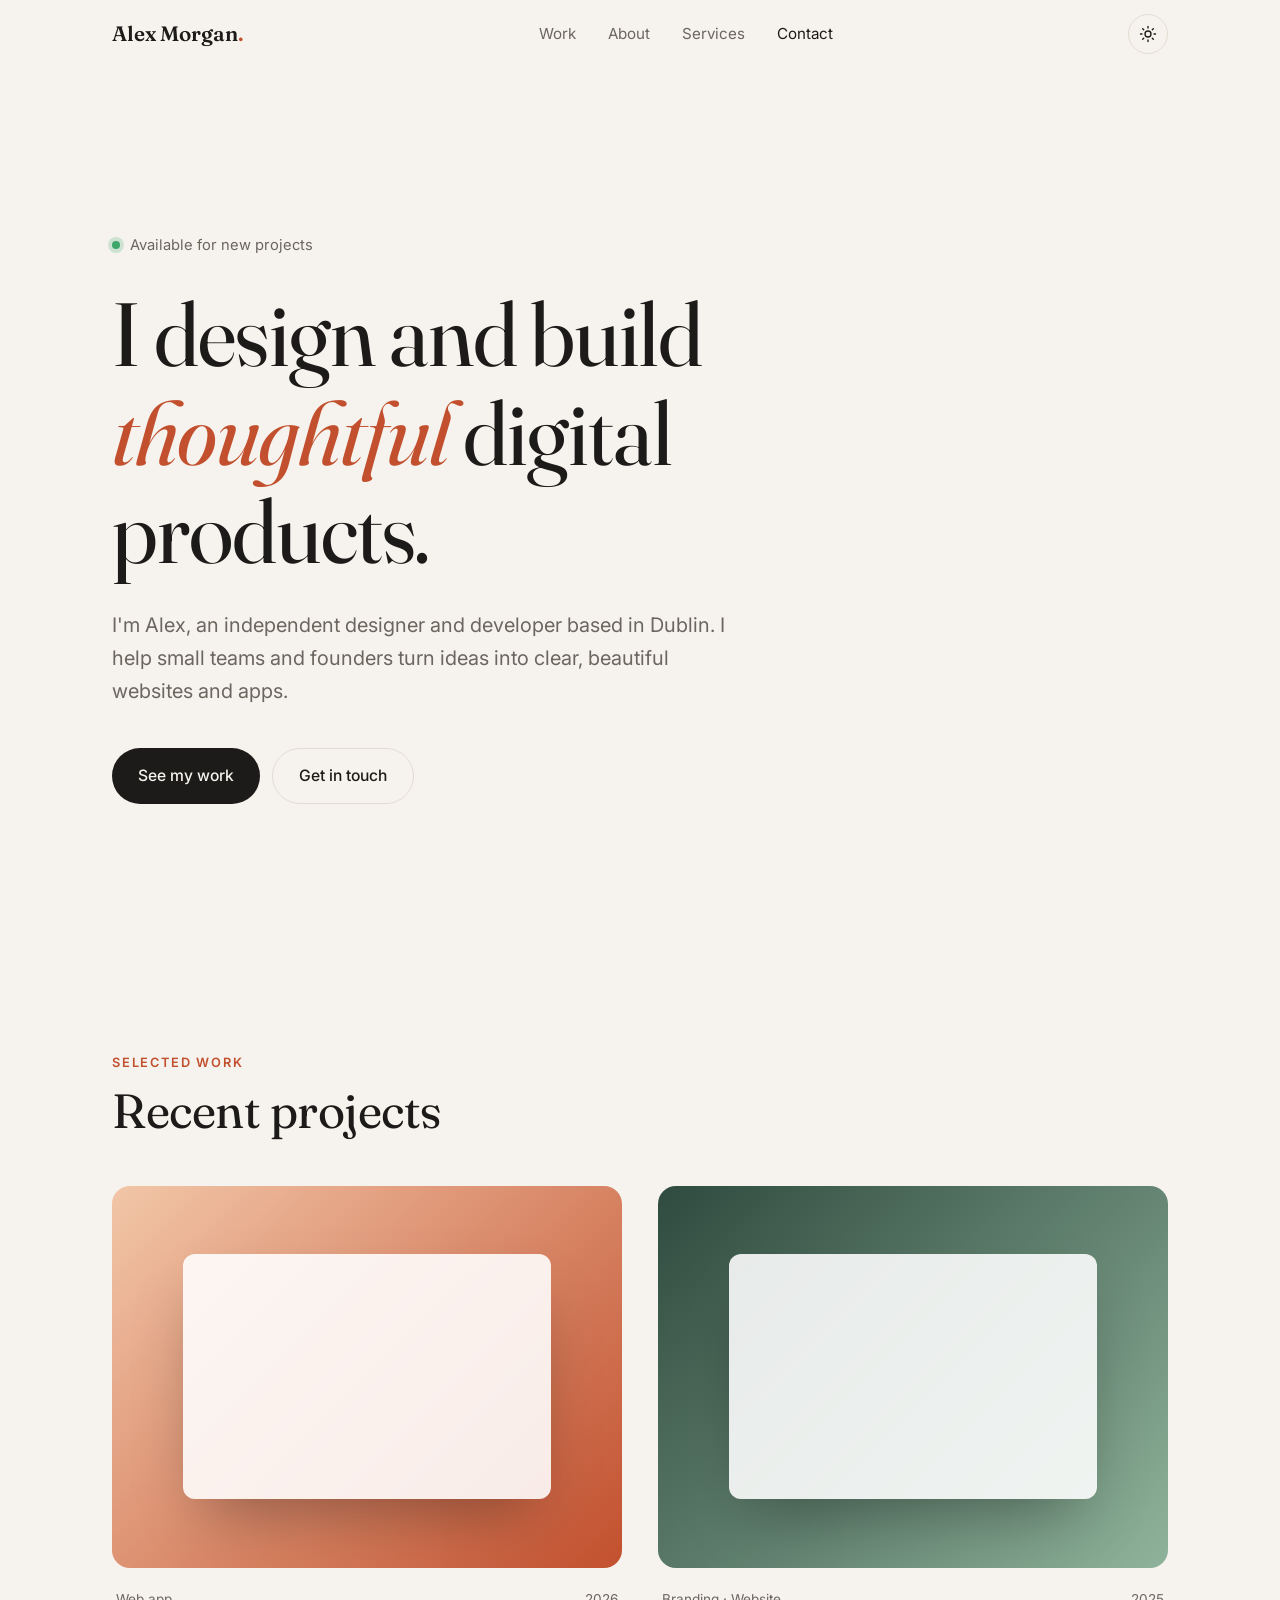
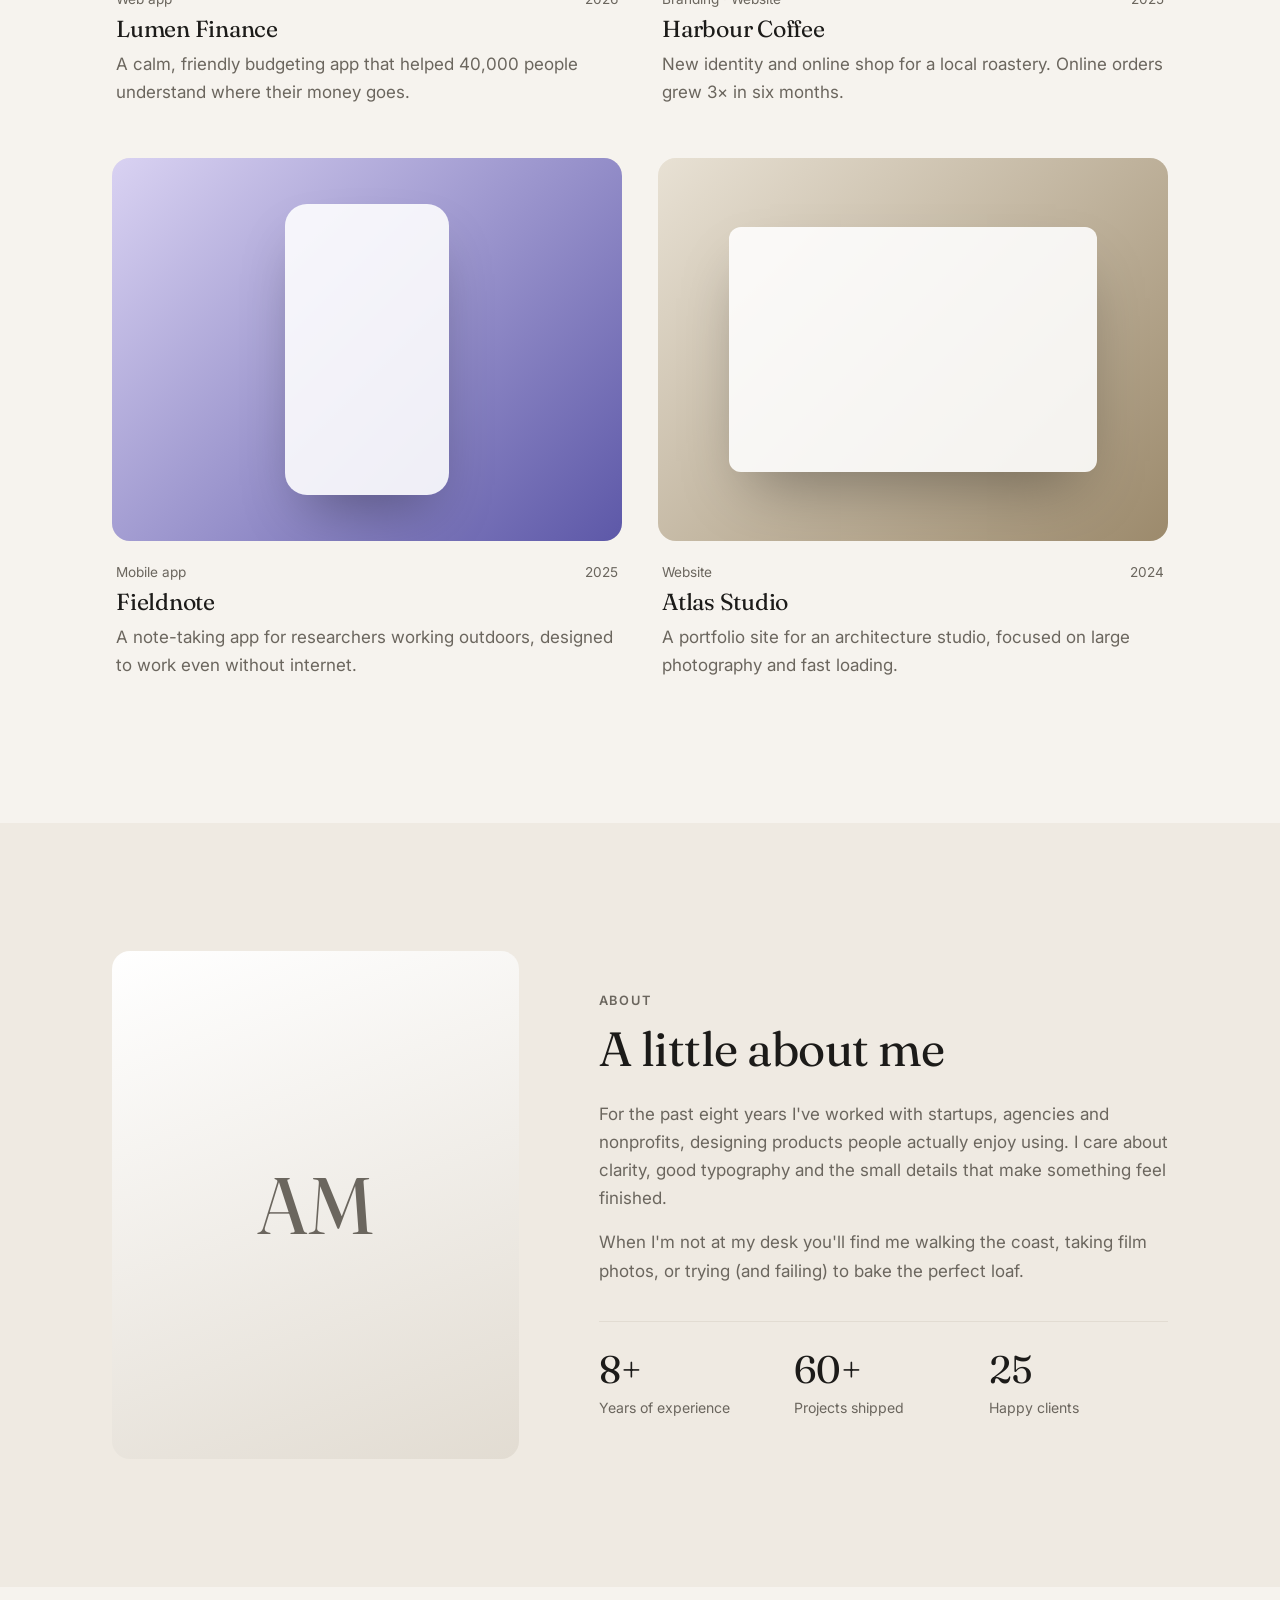
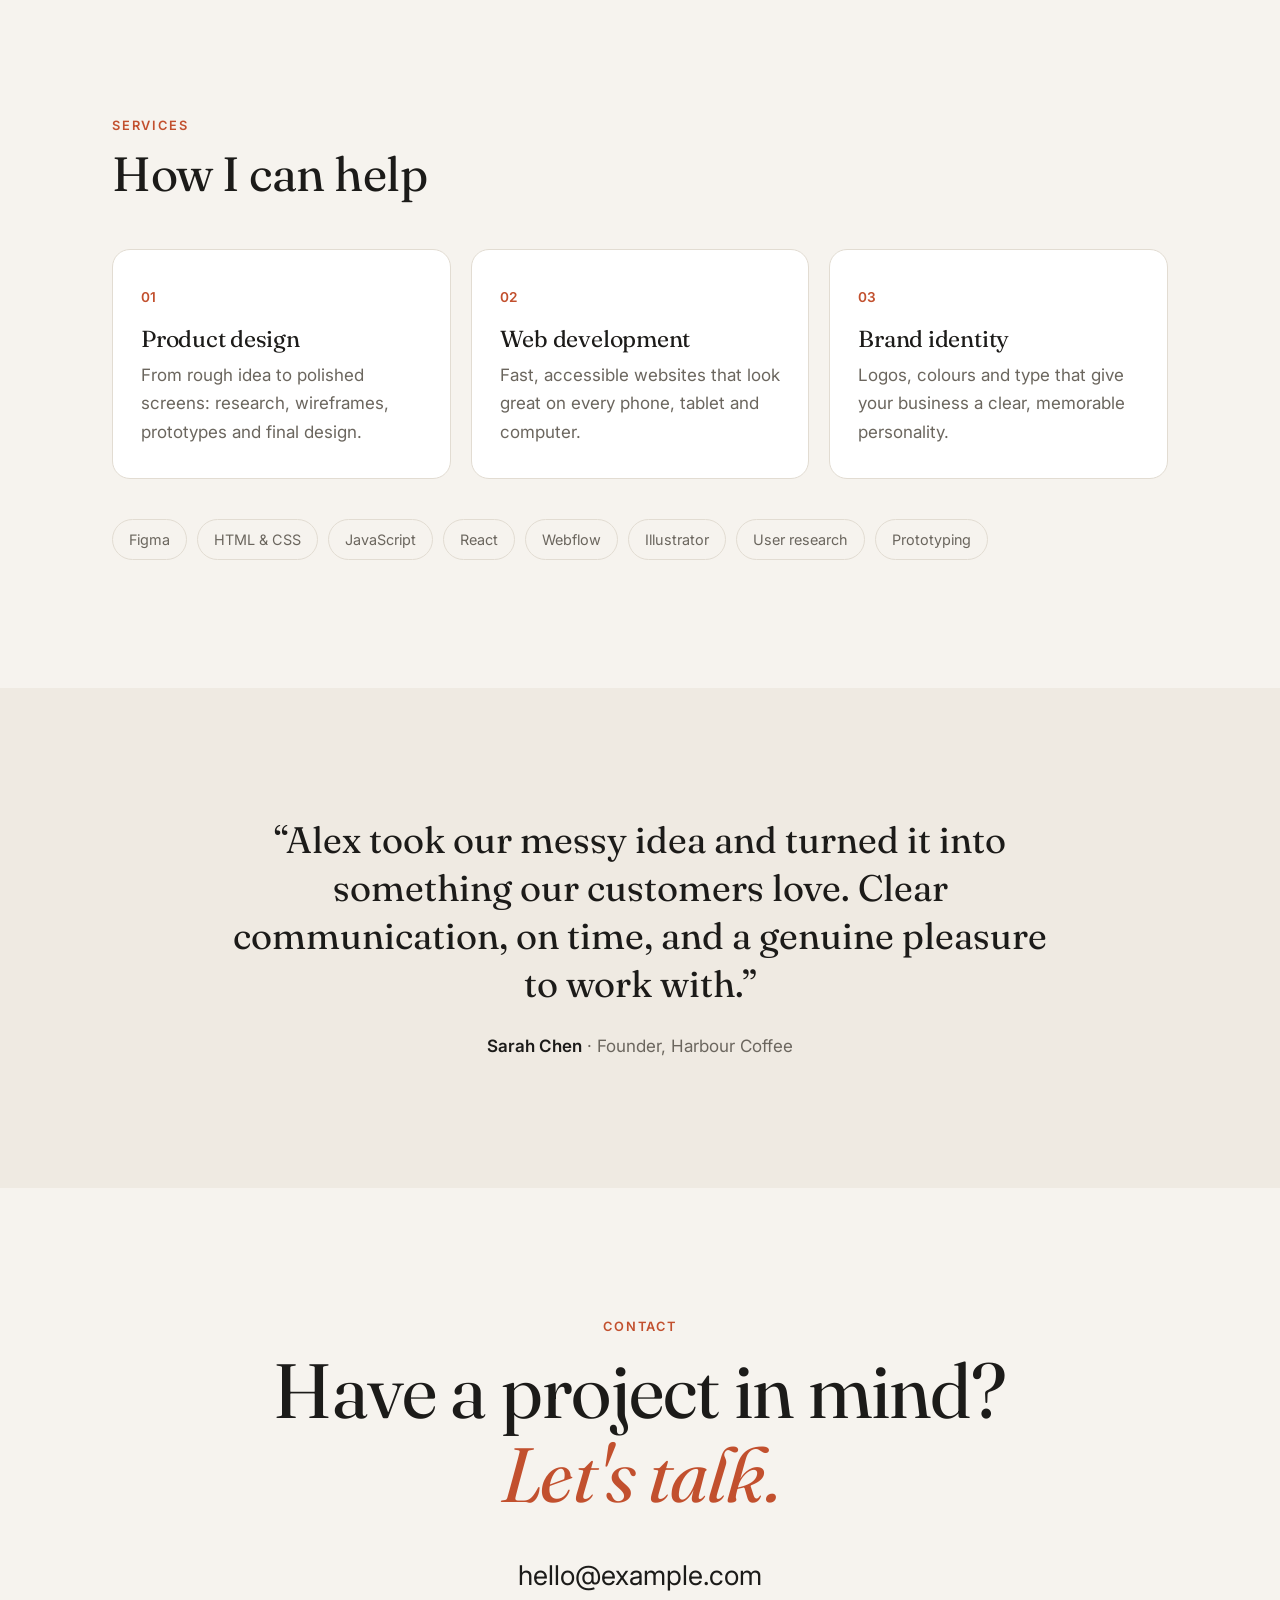
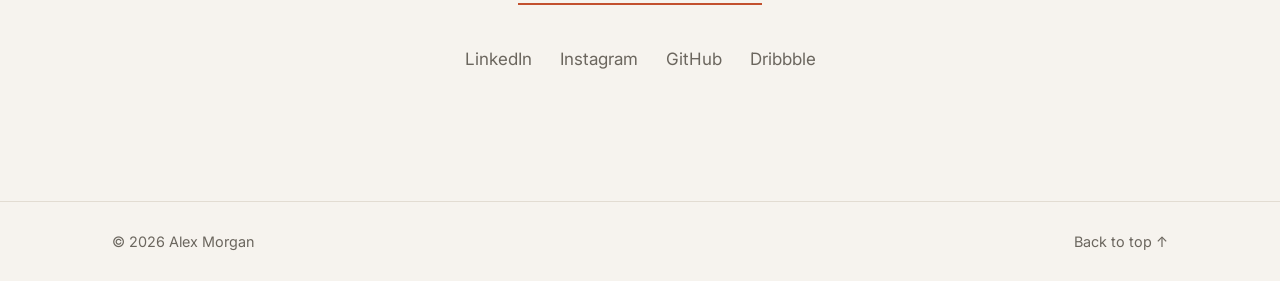
==== website/index.html @ dffafb03 "Add portfolio website (static, ready for Cloudflare Pages) Co-Authored-By: Claude Opus 5.5 <noreply@" ====
<!doctype html>
<html lang="en">
<head>
  <meta charset="utf-8">
  <meta name="viewport" content="width=device-width, initial-scale=1">

  <!-- ✏️ EDIT: the title shown in the browser tab and on Google -->
  <title>Alex Morgan — Designer & Developer</title>
  <!-- ✏️ EDIT: one-sentence description shown on Google and when the link is shared -->
  <meta name="description" content="Portfolio of Alex Morgan, an independent designer and developer crafting thoughtful digital products.">

  <meta property="og:title" content="Alex Morgan — Designer & Developer">
  <meta property="og:description" content="Independent designer and developer crafting thoughtful digital products.">
  <meta property="og:type" content="website">
  <meta name="theme-color" content="#f6f3ee">

  <link rel="icon" href="favicon.svg" type="image/svg+xml">
  <link rel="preconnect" href="https://fonts.googleapis.com">
  <link rel="preconnect" href="https://fonts.gstatic.com" crossorigin>
  <link href="https://fonts.googleapis.com/css2?family=Fraunces:opsz,wght@9..144,400;9..144,600&family=Inter:wght@400;500;600&display=swap" rel="stylesheet">
  <link rel="stylesheet" href="styles.css">

  <!-- Applies your saved light/dark choice before the page draws, so it doesn't flash -->
  <script>
    try { var t = localStorage.getItem('theme'); if (t) document.documentElement.dataset.theme = t; } catch (e) {}
  </script>
</head>
<body>
  <a class="skip-link" href="#main">Skip to content</a>

  <!-- ================= TOP MENU ================= -->
  <header class="site-header">
    <div class="container header-inner">
      <!-- ✏️ EDIT: your name or initials -->
      <a class="logo" href="#top" aria-label="Back to top">Alex Morgan<span class="logo-dot">.</span></a>

      <nav class="nav" id="nav" aria-label="Main">
        <a href="#work">Work</a>
        <a href="#about">About</a>
        <a href="#services">Services</a>
        <a href="#contact">Contact</a>
      </nav>

      <div class="header-actions">
        <button class="icon-btn" id="theme-toggle" type="button" aria-label="Switch light or dark mode">
          <svg class="icon-sun" viewBox="0 0 24 24" aria-hidden="true"><circle cx="12" cy="12" r="4"/><path d="M12 2v2M12 20v2M4.9 4.9l1.4 1.4M17.7 17.7l1.4 1.4M2 12h2M20 12h2M4.9 19.1l1.4-1.4M17.7 6.3l1.4-1.4"/></svg>
          <svg class="icon-moon" viewBox="0 0 24 24" aria-hidden="true"><path d="M21 12.8A9 9 0 1 1 11.2 3a7 7 0 0 0 9.8 9.8z"/></svg>
        </button>
        <button class="icon-btn menu-btn" id="menu-toggle" type="button" aria-label="Open menu" aria-expanded="false" aria-controls="nav">
          <span></span><span></span>
        </button>
      </div>
    </div>
  </header>

  <main id="main">

    <!-- ================= INTRO (first thing people see) ================= -->
    <section class="hero" id="top">
      <div class="container">
        <!-- ✏️ EDIT: small line above your headline -->
        <p class="eyebrow reveal"><span class="status-dot"></span> Available for new projects</p>
        <!-- ✏️ EDIT: your main headline. The words inside <em> appear in the accent style. -->
        <h1 class="hero-title reveal">I design and build <em>thoughtful</em> digital products.</h1>
        <!-- ✏️ EDIT: one or two sentences about you -->
        <p class="hero-lead reveal">I'm Alex, an independent designer and developer based in Dublin. I help small teams and founders turn ideas into clear, beautiful websites and apps.</p>
        <div class="hero-cta reveal">
          <a class="btn btn-primary" href="#work">See my work</a>
          <a class="btn btn-ghost" href="#contact">Get in touch</a>
        </div>
      </div>
    </section>

    <!-- ================= PROJECTS ================= -->
    <section class="section" id="work">
      <div class="container">
        <div class="section-head reveal">
          <p class="section-label">Selected work</p>
          <h2>Recent projects</h2>
        </div>

        <!--
          ✏️ EDIT: each <article class="project"> … </article> block is ONE project.
          Copy a whole block to add a project, delete a block to remove one.
          To use a real picture: put it in the "images" folder, then replace the
          <div class="project-art …"></div> line with:
            <img class="project-img" src="images/your-picture.jpg" alt="Short description of the picture">
        -->
        <div class="projects">

          <article class="project reveal">
            <a class="project-link" href="#" aria-label="Lumen Finance case study">
              <div class="project-media"><div class="project-art art-1"></div></div>
              <div class="project-body">
                <div class="project-meta"><span>Web app</span><span>2026</span></div>
                <h3>Lumen Finance</h3>
                <p>A calm, friendly budgeting app that helped 40,000 people understand where their money goes.</p>
              </div>
            </a>
          </article>

          <article class="project reveal">
            <a class="project-link" href="#" aria-label="Harbour Coffee case study">
              <div class="project-media"><div class="project-art art-2"></div></div>
              <div class="project-body">
                <div class="project-meta"><span>Branding · Website</span><span>2025</span></div>
                <h3>Harbour Coffee</h3>
                <p>New identity and online shop for a local roastery. Online orders grew 3× in six months.</p>
              </div>
            </a>
          </article>

          <article class="project reveal">
            <a class="project-link" href="#" aria-label="Fieldnote case study">
              <div class="project-media"><div class="project-art art-3"></div></div>
              <div class="project-body">
                <div class="project-meta"><span>Mobile app</span><span>2025</span></div>
                <h3>Fieldnote</h3>
                <p>A note-taking app for researchers working outdoors, designed to work even without internet.</p>
              </div>
            </a>
          </article>

          <article class="project reveal">
            <a class="project-link" href="#" aria-label="Atlas Studio case study">
              <div class="project-media"><div class="project-art art-4"></div></div>
              <div class="project-body">
                <div class="project-meta"><span>Website</span><span>2024</span></div>
                <h3>Atlas Studio</h3>
                <p>A portfolio site for an architecture studio, focused on large photography and fast loading.</p>
              </div>
            </a>
          </article>

        </div>
      </div>
    </section>

    <!-- ================= ABOUT ME ================= -->
    <section class="section section-alt" id="about">
      <div class="container about">
        <div class="about-photo reveal">
          <!--
            ✏️ EDIT: to show your photo, put it in the "images" folder (for example "me.jpg")
            and replace the line below with:
              <img src="images/me.jpg" alt="Portrait of Alex Morgan">
          -->
          <div class="photo-placeholder" aria-hidden="true">AM</div>
        </div>
        <div class="about-text">
          <p class="section-label reveal">About</p>
          <h2 class="reveal">A little about me</h2>
          <!-- ✏️ EDIT: your story. Each <p> … </p> is one paragraph. -->
          <p class="reveal">For the past eight years I've worked with startups, agencies and nonprofits, designing products people actually enjoy using. I care about clarity, good typography and the small details that make something feel finished.</p>
          <p class="reveal">When I'm not at my desk you'll find me walking the coast, taking film photos, or trying (and failing) to bake the perfect loaf.</p>

          <!-- ✏️ EDIT: three quick facts about you -->
          <dl class="stats reveal">
            <div><dt>8+</dt><dd>Years of experience</dd></div>
            <div><dt>60+</dt><dd>Projects shipped</dd></div>
            <div><dt>25</dt><dd>Happy clients</dd></div>
          </dl>
        </div>
      </div>
    </section>

    <!-- ================= WHAT I DO ================= -->
    <section class="section" id="services">
      <div class="container">
        <div class="section-head reveal">
          <p class="section-label">Services</p>
          <h2>How I can help</h2>
        </div>
        <!-- ✏️ EDIT: each <div class="service"> block is one thing you offer -->
        <div class="services">
          <div class="service reveal">
            <span class="service-num">01</span>
            <h3>Product design</h3>
            <p>From rough idea to polished screens: research, wireframes, prototypes and final design.</p>
          </div>
          <div class="service reveal">
            <span class="service-num">02</span>
            <h3>Web development</h3>
            <p>Fast, accessible websites that look great on every phone, tablet and computer.</p>
          </div>
          <div class="service reveal">
            <span class="service-num">03</span>
            <h3>Brand identity</h3>
            <p>Logos, colours and type that give your business a clear, memorable personality.</p>
          </div>
        </div>

        <!-- ✏️ EDIT: tools or skills you use -->
        <ul class="skills reveal" aria-label="Tools and skills">
          <li>Figma</li><li>HTML & CSS</li><li>JavaScript</li><li>React</li>
          <li>Webflow</li><li>Illustrator</li><li>User research</li><li>Prototyping</li>
        </ul>
      </div>
    </section>

    <!-- ================= TESTIMONIAL ================= -->
    <section class="section section-alt">
      <div class="container">
        <!-- ✏️ EDIT: a nice quote from a client (or delete this whole section) -->
        <figure class="quote reveal">
          <blockquote>“Alex took our messy idea and turned it into something our customers love. Clear communication, on time, and a genuine pleasure to work with.”</blockquote>
          <figcaption><strong>Sarah Chen</strong> · Founder, Harbour Coffee</figcaption>
        </figure>
      </div>
    </section>

    <!-- ================= CONTACT ================= -->
    <section class="section contact" id="contact">
      <div class="container">
        <p class="section-label reveal">Contact</p>
        <h2 class="contact-title reveal">Have a project in mind?<br><em>Let's talk.</em></h2>
        <!-- ✏️ EDIT: put your real email address in BOTH places on the next line -->
        <a class="contact-email reveal" href="mailto:hello@example.com">hello@example.com</a>
        <!-- ✏️ EDIT: your social links. Replace each "#" with your profile address, or delete a line. -->
        <ul class="socials reveal">
          <li><a href="#" target="_blank" rel="noopener">LinkedIn</a></li>
          <li><a href="#" target="_blank" rel="noopener">Instagram</a></li>
          <li><a href="#" target="_blank" rel="noopener">GitHub</a></li>
          <li><a href="#" target="_blank" rel="noopener">Dribbble</a></li>
        </ul>
      </div>
    </section>
  </main>

  <footer class="site-footer">
    <div class="container footer-inner">
      <!-- ✏️ EDIT: your name -->
      <p>© <span id="year">2026</span> Alex Morgan</p>
      <a href="#top">Back to top ↑</a>
    </div>
  </footer>

  <script src="script.js"></script>
</body>
</html>
---- website/styles.css ----
/* =====================================================================
   STYLES — this file controls how the site LOOKS (colours, fonts, layout).
   You normally only need the "COLOURS" block right below.
   ===================================================================== */

/* ✏️ COLOURS — change these to restyle the whole site */
:root {
  --bg: #f6f3ee;          /* page background */
  --bg-alt: #efeae2;      /* background of every other section */
  --surface: #ffffff;     /* cards */
  --text: #1c1b19;        /* main text */
  --muted: #6b665e;       /* softer text */
  --line: #e2dcd2;        /* thin borders */
  --accent: #c2502e;      /* highlight colour (buttons, italic words) */
  --accent-contrast: #ffffff;

  --font-display: "Fraunces", Georgia, serif;
  --font-body: "Inter", system-ui, -apple-system, "Segoe UI", sans-serif;
  --radius: 18px;
  --max: 1120px;
  color-scheme: light;
}

/* Dark mode colours (used automatically if the visitor's device is in dark mode) */
@media (prefers-color-scheme: dark) {
  :root:not([data-theme="light"]) {
    --bg: #141311; --bg-alt: #1b1a17; --surface: #22201c;
    --text: #f1ede6; --muted: #a39d92; --line: #2f2c27;
    --accent: #ec7a55; --accent-contrast: #141311;
    color-scheme: dark;
  }
}
:root[data-theme="dark"] {
  --bg: #141311; --bg-alt: #1b1a17; --surface: #22201c;
  --text: #f1ede6; --muted: #a39d92; --line: #2f2c27;
  --accent: #ec7a55; --accent-contrast: #141311;
  color-scheme: dark;
}

/* ---------- Basics ---------- */
*, *::before, *::after { box-sizing: border-box; }
html { scroll-behavior: smooth; scroll-padding-top: 80px; -webkit-text-size-adjust: 100%; }
body {
  margin: 0;
  background: var(--bg);
  color: var(--text);
  font-family: var(--font-body);
  font-size: 17px;
  line-height: 1.65;
  -webkit-font-smoothing: antialiased;
  transition: background-color .3s, color .3s;
}
img { max-width: 100%; display: block; }
a { color: inherit; }
h1, h2, h3 { font-family: var(--font-display); font-weight: 400; line-height: 1.1; margin: 0; letter-spacing: -0.01em; }
h2 { font-size: clamp(2rem, 4.5vw, 3rem); }
h3 { font-size: 1.45rem; }
em { font-style: italic; color: var(--accent); }
p { margin: 0 0 1rem; }

.container { width: 100%; max-width: var(--max); margin: 0 auto; padding: 0 16px; }
@media (min-width: 640px) { .container { padding: 0 32px; } }

.skip-link { position: absolute; left: -999px; top: 8px; background: var(--text); color: var(--bg); padding: 8px 14px; border-radius: 8px; z-index: 100; }
.skip-link:focus { left: 8px; }
:focus-visible { outline: 2px solid var(--accent); outline-offset: 3px; border-radius: 4px; }

/* ---------- Header ---------- */
.site-header {
  position: sticky; top: 0; z-index: 50;
  background: color-mix(in srgb, var(--bg) 82%, transparent);
  backdrop-filter: saturate(160%) blur(12px);
  -webkit-backdrop-filter: saturate(160%) blur(12px);
  border-bottom: 1px solid transparent;
  transition: border-color .3s;
}
.site-header.scrolled { border-bottom-color: var(--line); }
.header-inner { display: flex; align-items: center; justify-content: space-between; height: 68px; gap: 16px; }
.logo { font-family: var(--font-display); font-size: 1.3rem; text-decoration: none; font-weight: 600; }
.logo-dot { color: var(--accent); }

.nav { display: flex; gap: 32px; }
.nav a { text-decoration: none; font-size: .95rem; color: var(--muted); transition: color .2s; }
.nav a:hover, .nav a.active { color: var(--text); }

.header-actions { display: flex; gap: 8px; }
.icon-btn {
  width: 40px; height: 40px; border-radius: 50%;
  border: 1px solid var(--line); background: transparent; color: var(--text);
  display: grid; place-items: center; cursor: pointer; transition: background .2s;
}
.icon-btn:hover { background: var(--bg-alt); }
.icon-btn svg { width: 18px; height: 18px; fill: none; stroke: currentColor; stroke-width: 1.8; stroke-linecap: round; }
.icon-moon { display: none; }
:root[data-theme="dark"] .icon-sun { display: none; }
:root[data-theme="dark"] .icon-moon { display: block; }
@media (prefers-color-scheme: dark) {
  :root:not([data-theme="light"]) .icon-sun { display: none; }
  :root:not([data-theme="light"]) .icon-moon { display: block; }
}
.menu-btn { display: none; flex-direction: column; gap: 5px; }
.menu-btn span { display: block; width: 16px; height: 1.6px; background: currentColor; transition: transform .3s; }
.menu-btn[aria-expanded="true"] span:first-child { transform: translateY(3.3px) rotate(45deg); }
.menu-btn[aria-expanded="true"] span:last-child { transform: translateY(-3.3px) rotate(-45deg); }

@media (max-width: 760px) {
  .menu-btn { display: flex; }
  .nav {
    position: fixed; inset: 68px 0 auto 0;
    flex-direction: column; gap: 0;
    background: var(--bg); border-bottom: 1px solid var(--line);
    padding: 8px 16px 20px;
    transform: translateY(-8px); opacity: 0; pointer-events: none;
    transition: opacity .25s, transform .25s;
  }
  .nav.open { transform: none; opacity: 1; pointer-events: auto; }
  .nav a { padding: 14px 0; font-size: 1.15rem; color: var(--text); border-bottom: 1px solid var(--line); }
  .nav a:last-child { border-bottom: 0; }
}

/* ---------- Buttons ---------- */
.btn {
  display: inline-flex; align-items: center; justify-content: center;
  padding: 14px 26px; border-radius: 999px; font-weight: 500; font-size: .98rem;
  text-decoration: none; transition: transform .2s, background .2s, border-color .2s;
}
.btn:hover { transform: translateY(-2px); }
.btn-primary { background: var(--text); color: var(--bg); }
.btn-ghost { border: 1px solid var(--line); }
.btn-ghost:hover { border-color: var(--text); }

/* ---------- Hero ---------- */
.hero { padding: clamp(72px, 14vw, 160px) 0 clamp(64px, 10vw, 120px); }
.eyebrow { display: inline-flex; align-items: center; gap: 10px; font-size: .92rem; color: var(--muted); margin-bottom: 28px; }
.status-dot { width: 8px; height: 8px; border-radius: 50%; background: #3fa66b; box-shadow: 0 0 0 4px color-mix(in srgb, #3fa66b 22%, transparent); }
.hero-title { font-size: clamp(2.6rem, 8vw, 5.6rem); max-width: 14ch; margin-bottom: 28px; }
.hero-lead { font-size: clamp(1.05rem, 2vw, 1.25rem); color: var(--muted); max-width: 40rem; margin-bottom: 40px; }
.hero-cta { display: flex; gap: 12px; flex-wrap: wrap; }

/* ---------- Sections ---------- */
.section { padding: clamp(72px, 11vw, 128px) 0; }
.section-alt { background: var(--bg-alt); }
.section-head { margin-bottom: 48px; }
.section-label { font-size: .8rem; letter-spacing: .14em; text-transform: uppercase; color: var(--accent); font-weight: 600; margin-bottom: 12px; }

/* ---------- Projects ---------- */
.projects { display: grid; gap: 28px; grid-template-columns: 1fr; }
@media (min-width: 760px) { .projects { grid-template-columns: 1fr 1fr; gap: 36px; } }
.project-link { display: block; text-decoration: none; }
.project-media { border-radius: var(--radius); overflow: hidden; aspect-ratio: 4 / 3; background: var(--bg-alt); }
.project-art, .project-img { width: 100%; height: 100%; object-fit: cover; transition: transform .6s cubic-bezier(.2,.7,.2,1); }
.project-link:hover .project-art, .project-link:hover .project-img { transform: scale(1.04); }
.project-body { padding: 20px 4px 0; }
.project-meta { display: flex; justify-content: space-between; font-size: .85rem; color: var(--muted); margin-bottom: 6px; }
.project-body h3 { margin-bottom: 8px; }
.project-body p { color: var(--muted); }

/* Decorative project covers (used until you add real pictures) */
.project-art { position: relative; }
.project-art::after {
  content: ""; position: absolute; inset: 18% 14%;
  border-radius: 12px; background: rgba(255,255,255,.88);
  box-shadow: 0 30px 60px -20px rgba(0,0,0,.35);
}
.art-1 { background: linear-gradient(135deg, #f2c6a8, #c2502e); }
.art-2 { background: linear-gradient(135deg, #2f4a3f, #8fb39a); }
.art-3 { background: linear-gradient(135deg, #d9d2f2, #5d58a8); }
.art-3::after { inset: 12% 34%; border-radius: 22px; }
.art-4 { background: linear-gradient(135deg, #e8e1d4, #9c8a6c); }

/* ---------- About ---------- */
.about { display: grid; gap: 48px; align-items: center; }
@media (min-width: 860px) { .about { grid-template-columns: 5fr 7fr; gap: 80px; } }
.about-photo img, .photo-placeholder { width: 100%; aspect-ratio: 4 / 5; border-radius: var(--radius); object-fit: cover; }
.photo-placeholder {
  display: grid; place-items: center;
  background: linear-gradient(160deg, var(--surface), var(--line));
  font-family: var(--font-display); font-size: 5rem; color: var(--muted);
}
.about-text h2 { margin-bottom: 24px; }
.about-text p { color: var(--muted); }
.stats { display: grid; grid-template-columns: repeat(3, 1fr); gap: 16px; margin: 36px 0 0; padding-top: 28px; border-top: 1px solid var(--line); }
.stats dt { font-family: var(--font-display); font-size: clamp(1.8rem, 4vw, 2.4rem); line-height: 1; }
.stats dd { margin: 8px 0 0; font-size: .88rem; color: var(--muted); }

/* ---------- Services ---------- */
.services { display: grid; gap: 20px; grid-template-columns: 1fr; }
@media (min-width: 860px) { .services { grid-template-columns: repeat(3, 1fr); } }
.service { background: var(--surface); border: 1px solid var(--line); border-radius: var(--radius); padding: 32px 28px; transition: transform .3s, border-color .3s; }
.service:hover { transform: translateY(-4px); border-color: var(--accent); }
.service-num { font-size: .85rem; color: var(--accent); font-weight: 600; }
.service h3 { margin: 16px 0 10px; }
.service p { color: var(--muted); margin: 0; }
.skills { list-style: none; padding: 0; margin: 40px 0 0; display: flex; flex-wrap: wrap; gap: 10px; }
.skills li { border: 1px solid var(--line); border-radius: 999px; padding: 8px 16px; font-size: .9rem; color: var(--muted); }

/* ---------- Quote ---------- */
.quote { margin: 0 auto; max-width: 52rem; text-align: center; }
.quote blockquote { margin: 0 0 24px; font-family: var(--font-display); font-size: clamp(1.5rem, 3.5vw, 2.3rem); line-height: 1.3; }
.quote figcaption { color: var(--muted); }
.quote strong { color: var(--text); font-weight: 600; }

/* ---------- Contact ---------- */
.contact { text-align: center; }
.contact-title { font-size: clamp(2.4rem, 7vw, 4.8rem); margin-bottom: 36px; }
.contact-email {
  display: inline-block; font-size: clamp(1.15rem, 3.5vw, 1.7rem); text-decoration: none;
  border-bottom: 2px solid var(--accent); padding-bottom: 4px; transition: color .2s;
  overflow-wrap: anywhere;
}
.contact-email:hover { color: var(--accent); }
.socials { list-style: none; padding: 0; margin: 40px 0 0; display: flex; justify-content: center; flex-wrap: wrap; gap: 12px 28px; }
.socials a { text-decoration: none; color: var(--muted); }
.socials a:hover { color: var(--text); }

/* ---------- Footer ---------- */
.site-footer { border-top: 1px solid var(--line); padding: 28px 0; font-size: .9rem; color: var(--muted); }
.footer-inner { display: flex; justify-content: space-between; align-items: center; gap: 16px; }
.footer-inner p { margin: 0; }
.footer-inner a { text-decoration: none; }
.footer-inner a:hover { color: var(--text); }

/* ---------- Fade-in on scroll ---------- */
.js .reveal { opacity: 0; transform: translateY(24px); transition: opacity .8s ease, transform .8s cubic-bezier(.2,.7,.2,1); }
.js .reveal.visible { opacity: 1; transform: none; }
@media (prefers-reduced-motion: reduce) {
  html { scroll-behavior: auto; }
  .js .reveal { opacity: 1; transform: none; transition: none; }
  *, *::before, *::after { transition-duration: 0s !important; }
}

/* ---------- 404 page ---------- */
.notfound { min-height: 100vh; display: grid; place-items: center; text-align: center; padding: 24px 16px; }
.notfound h1 { font-size: clamp(4rem, 18vw, 9rem); color: var(--accent); }
.notfound p { color: var(--muted); margin: 16px 0 32px; }
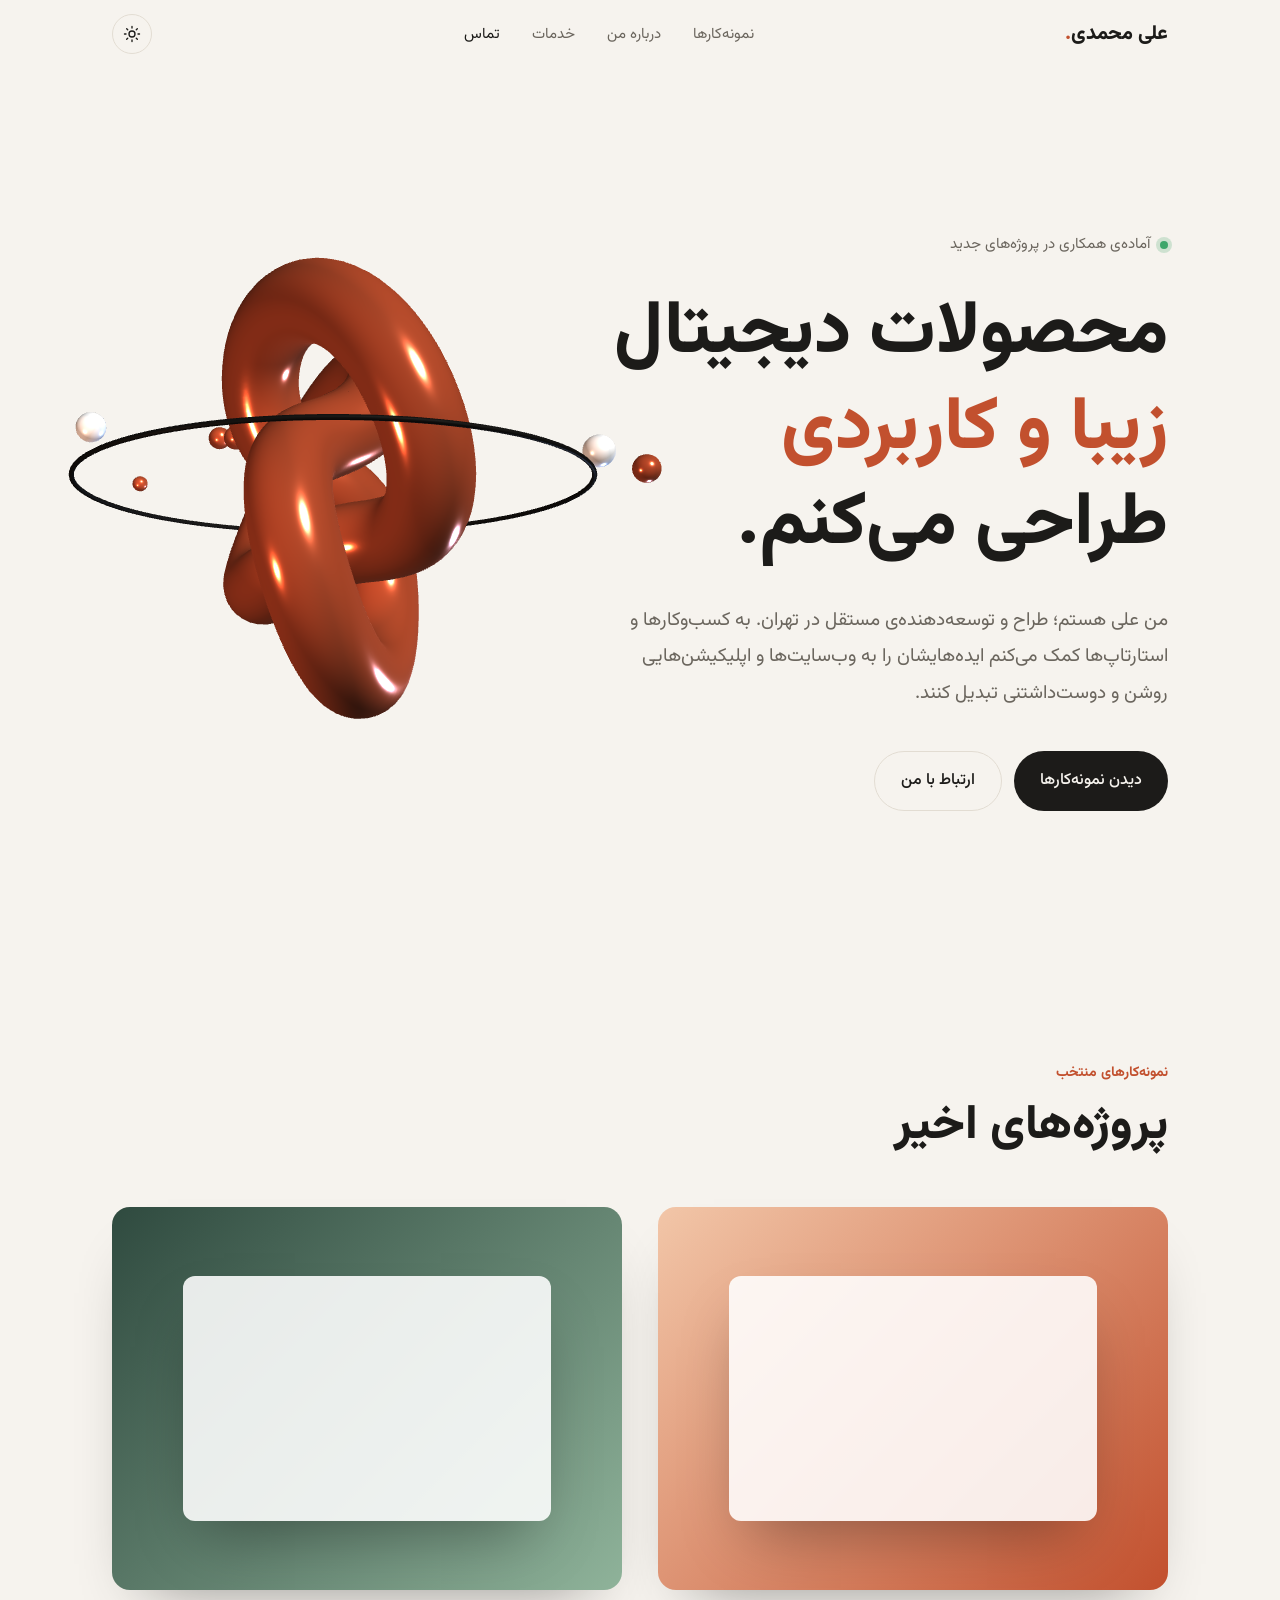
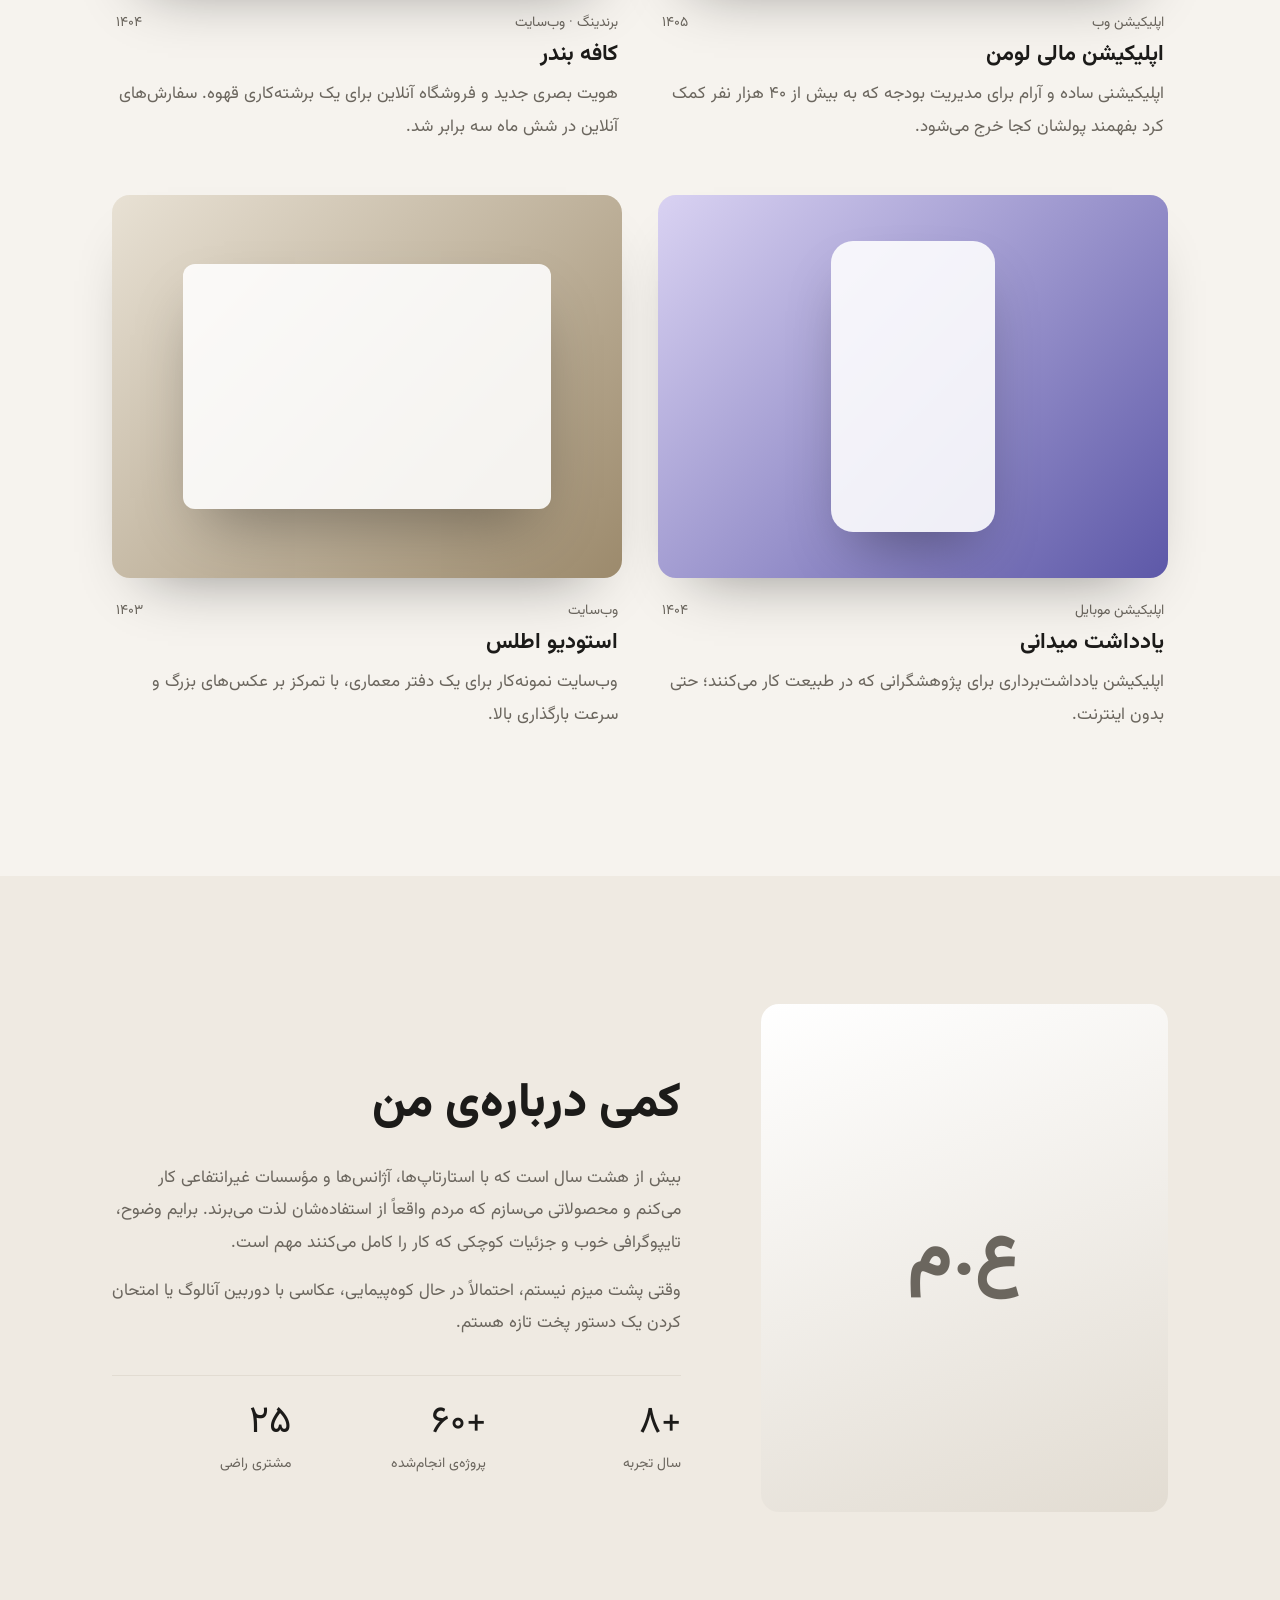
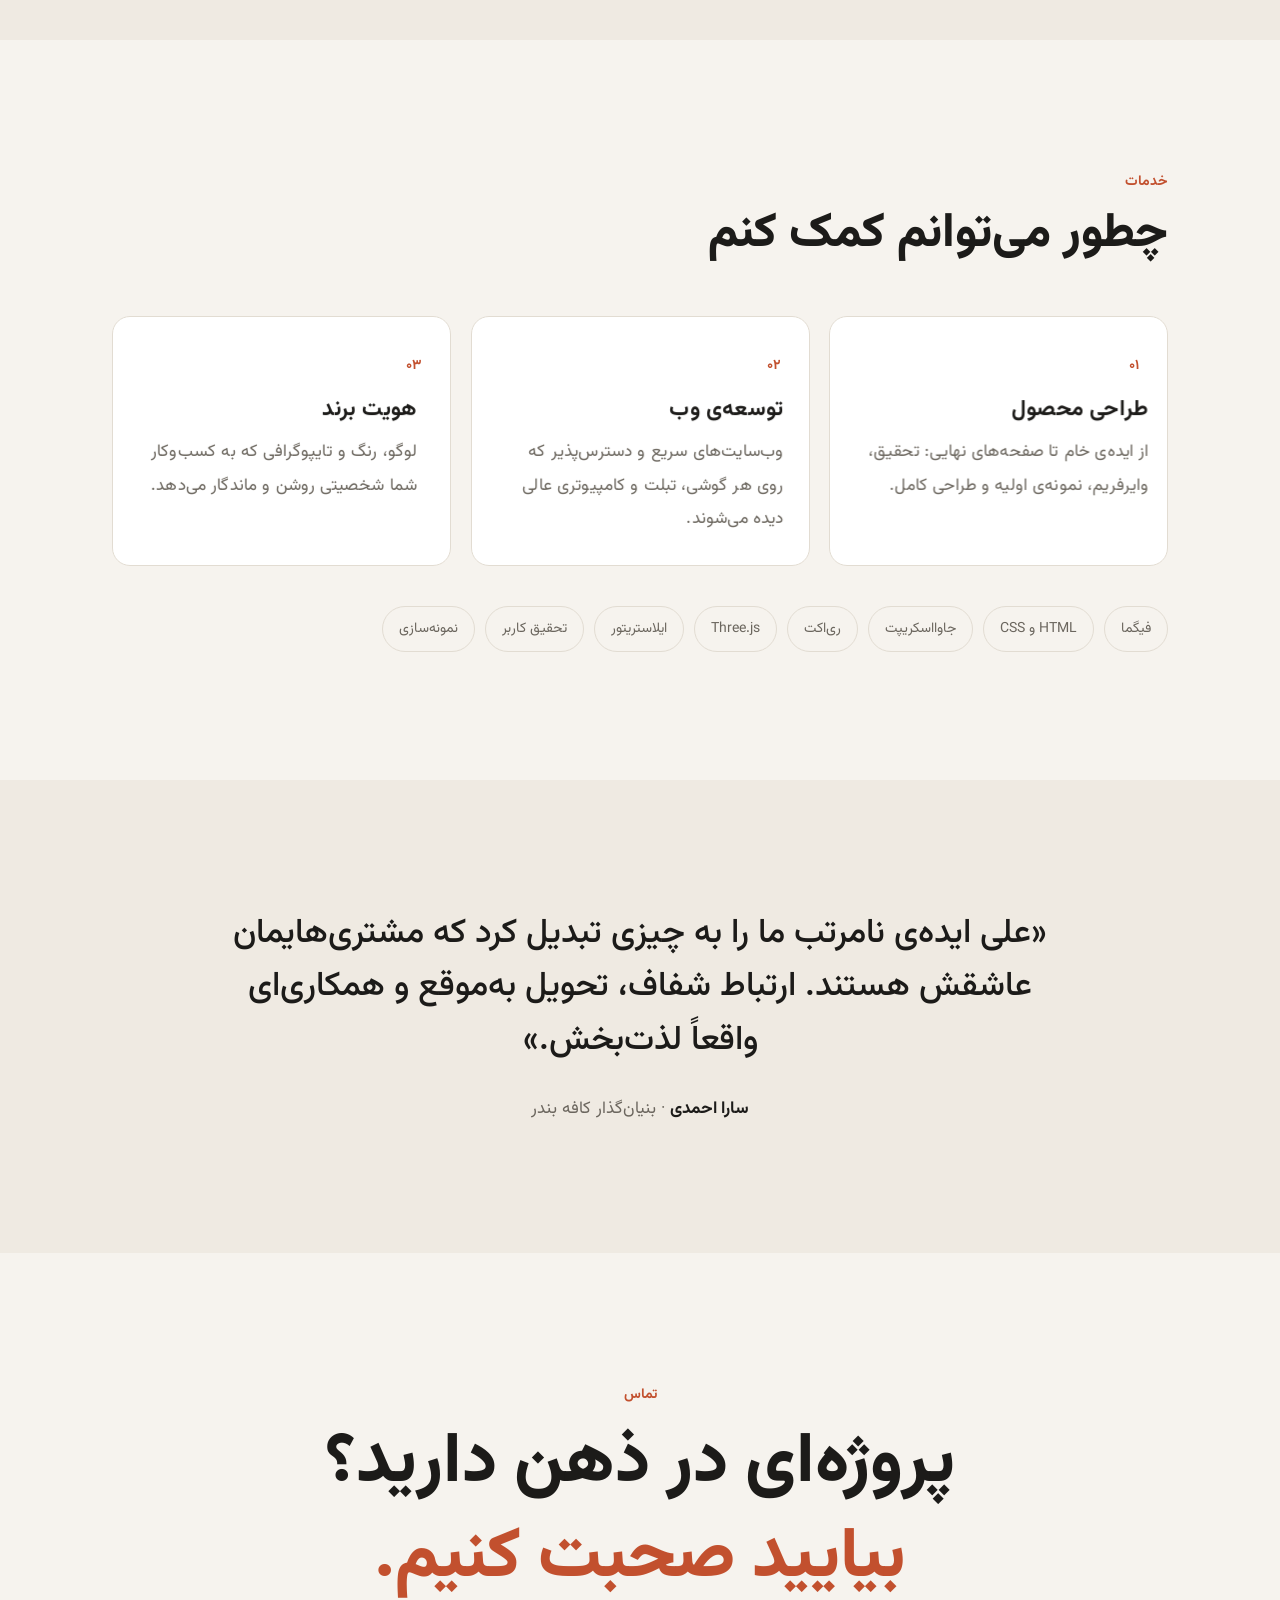
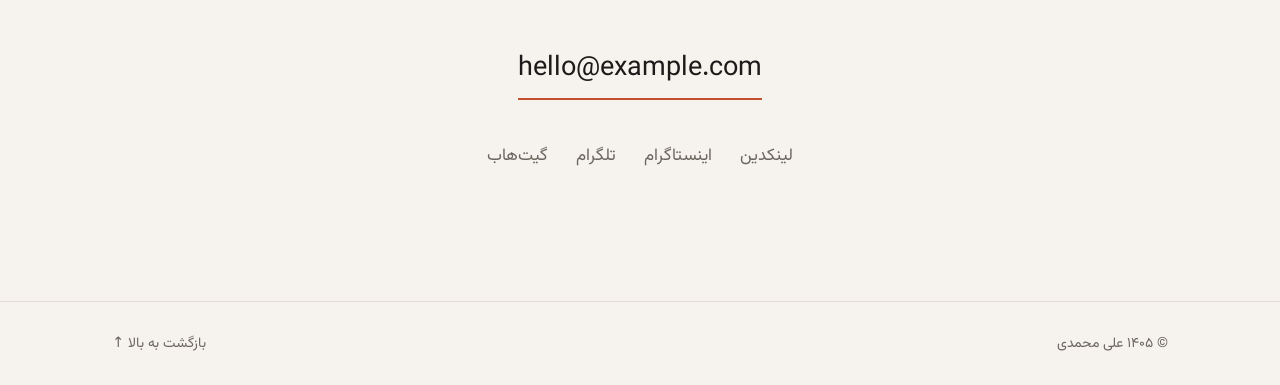
==== commit 04a3cd15: "Make portfolio Persian (RTL) with 3D hero scene and tilt cards Co-Authored-By: Claude Opus 5.5 <nore" ====
--- a/website/index.html
+++ b/website/index.html
@@ -1,52 +1,50 @@
 <!doctype html>
-<html lang="en">
+<html lang="fa" dir="rtl">
 <head>
   <meta charset="utf-8">
   <meta name="viewport" content="width=device-width, initial-scale=1">
 
-  <!-- ✏️ EDIT: the title shown in the browser tab and on Google -->
-  <title>Alex Morgan — Designer & Developer</title>
-  <!-- ✏️ EDIT: one-sentence description shown on Google and when the link is shared -->
-  <meta name="description" content="Portfolio of Alex Morgan, an independent designer and developer crafting thoughtful digital products.">
-
-  <meta property="og:title" content="Alex Morgan — Designer & Developer">
-  <meta property="og:description" content="Independent designer and developer crafting thoughtful digital products.">
+  <!-- ✏️ EDIT: عنوانی که در تب مرورگر و گوگل نمایش داده می‌شود -->
+  <title>علی محمدی — طراح و توسعه‌دهنده</title>
+  <!-- ✏️ EDIT: توضیح یک‌جمله‌ای برای گوگل و هنگام اشتراک‌گذاری لینک -->
+  <meta name="description" content="نمونه‌کارهای علی محمدی، طراح و توسعه‌دهنده‌ی مستقل که محصولات دیجیتال زیبا و کاربردی می‌سازد.">
+
+  <meta property="og:title" content="علی محمدی — طراح و توسعه‌دهنده">
+  <meta property="og:description" content="طراح و توسعه‌دهنده‌ی مستقل؛ ساخت محصولات دیجیتال زیبا و کاربردی.">
   <meta property="og:type" content="website">
+  <meta property="og:locale" content="fa_IR">
   <meta name="theme-color" content="#f6f3ee">
 
   <link rel="icon" href="favicon.svg" type="image/svg+xml">
-  <link rel="preconnect" href="https://fonts.googleapis.com">
-  <link rel="preconnect" href="https://fonts.gstatic.com" crossorigin>
-  <link href="https://fonts.googleapis.com/css2?family=Fraunces:opsz,wght@9..144,400;9..144,600&family=Inter:wght@400;500;600&display=swap" rel="stylesheet">
   <link rel="stylesheet" href="styles.css">
 
-  <!-- Applies your saved light/dark choice before the page draws, so it doesn't flash -->
+  <!-- حالت روشن/تاریک ذخیره‌شده را قبل از نمایش صفحه اعمال می‌کند -->
   <script>
     try { var t = localStorage.getItem('theme'); if (t) document.documentElement.dataset.theme = t; } catch (e) {}
   </script>
 </head>
 <body>
-  <a class="skip-link" href="#main">Skip to content</a>
-
-  <!-- ================= TOP MENU ================= -->
+  <a class="skip-link" href="#main">رفتن به محتوا</a>
+
+  <!-- ================= منوی بالا ================= -->
   <header class="site-header">
     <div class="container header-inner">
-      <!-- ✏️ EDIT: your name or initials -->
-      <a class="logo" href="#top" aria-label="Back to top">Alex Morgan<span class="logo-dot">.</span></a>
-
-      <nav class="nav" id="nav" aria-label="Main">
-        <a href="#work">Work</a>
-        <a href="#about">About</a>
-        <a href="#services">Services</a>
-        <a href="#contact">Contact</a>
+      <!-- ✏️ EDIT: نام شما -->
+      <a class="logo" href="#top" aria-label="بازگشت به بالا">علی محمدی<span class="logo-dot">.</span></a>
+
+      <nav class="nav" id="nav" aria-label="منوی اصلی">
+        <a href="#work">نمونه‌کارها</a>
+        <a href="#about">درباره من</a>
+        <a href="#services">خدمات</a>
+        <a href="#contact">تماس</a>
       </nav>
 
       <div class="header-actions">
-        <button class="icon-btn" id="theme-toggle" type="button" aria-label="Switch light or dark mode">
+        <button class="icon-btn" id="theme-toggle" type="button" aria-label="تغییر حالت روشن و تاریک">
           <svg class="icon-sun" viewBox="0 0 24 24" aria-hidden="true"><circle cx="12" cy="12" r="4"/><path d="M12 2v2M12 20v2M4.9 4.9l1.4 1.4M17.7 17.7l1.4 1.4M2 12h2M20 12h2M4.9 19.1l1.4-1.4M17.7 6.3l1.4-1.4"/></svg>
           <svg class="icon-moon" viewBox="0 0 24 24" aria-hidden="true"><path d="M21 12.8A9 9 0 1 1 11.2 3a7 7 0 0 0 9.8 9.8z"/></svg>
         </button>
-        <button class="icon-btn menu-btn" id="menu-toggle" type="button" aria-label="Open menu" aria-expanded="false" aria-controls="nav">
+        <button class="icon-btn menu-btn" id="menu-toggle" type="button" aria-label="باز کردن منو" aria-expanded="false" aria-controls="nav">
           <span></span><span></span>
         </button>
       </div>
@@ -55,173 +53,176 @@
 
   <main id="main">
 
-    <!-- ================= INTRO (first thing people see) ================= -->
+    <!-- ================= معرفی (اولین چیزی که دیده می‌شود) ================= -->
     <section class="hero" id="top">
-      <div class="container">
-        <!-- ✏️ EDIT: small line above your headline -->
-        <p class="eyebrow reveal"><span class="status-dot"></span> Available for new projects</p>
-        <!-- ✏️ EDIT: your main headline. The words inside <em> appear in the accent style. -->
-        <h1 class="hero-title reveal">I design and build <em>thoughtful</em> digital products.</h1>
-        <!-- ✏️ EDIT: one or two sentences about you -->
-        <p class="hero-lead reveal">I'm Alex, an independent designer and developer based in Dublin. I help small teams and founders turn ideas into clear, beautiful websites and apps.</p>
+      <!-- صحنه‌ی سه‌بعدی اینجا کشیده می‌شود (فایل script.js) -->
+      <div class="hero-3d" id="hero-3d" aria-hidden="true"><div class="hero-3d-fallback"></div></div>
+
+      <div class="container hero-content">
+        <!-- ✏️ EDIT: جمله‌ی کوچک بالای تیتر -->
+        <p class="eyebrow reveal"><span class="status-dot"></span> آماده‌ی همکاری در پروژه‌های جدید</p>
+        <!-- ✏️ EDIT: تیتر اصلی. کلمات داخل <em> با رنگ اصلی نمایش داده می‌شوند. -->
+        <h1 class="hero-title reveal">محصولات دیجیتال <em>زیبا و کاربردی</em> طراحی می‌کنم.</h1>
+        <!-- ✏️ EDIT: یکی دو جمله درباره‌ی خودتان -->
+        <p class="hero-lead reveal">من علی هستم؛ طراح و توسعه‌دهنده‌ی مستقل در تهران. به کسب‌وکارها و استارتاپ‌ها کمک می‌کنم ایده‌هایشان را به وب‌سایت‌ها و اپلیکیشن‌هایی روشن و دوست‌داشتنی تبدیل کنند.</p>
         <div class="hero-cta reveal">
-          <a class="btn btn-primary" href="#work">See my work</a>
-          <a class="btn btn-ghost" href="#contact">Get in touch</a>
-        </div>
-      </div>
-    </section>
-
-    <!-- ================= PROJECTS ================= -->
+          <a class="btn btn-primary" href="#work">دیدن نمونه‌کارها</a>
+          <a class="btn btn-ghost" href="#contact">ارتباط با من</a>
+        </div>
+      </div>
+    </section>
+
+    <!-- ================= نمونه‌کارها ================= -->
     <section class="section" id="work">
       <div class="container">
         <div class="section-head reveal">
-          <p class="section-label">Selected work</p>
-          <h2>Recent projects</h2>
+          <p class="section-label">نمونه‌کارهای منتخب</p>
+          <h2>پروژه‌های اخیر</h2>
         </div>
 
         <!--
-          ✏️ EDIT: each <article class="project"> … </article> block is ONE project.
-          Copy a whole block to add a project, delete a block to remove one.
-          To use a real picture: put it in the "images" folder, then replace the
-          <div class="project-art …"></div> line with:
-            <img class="project-img" src="images/your-picture.jpg" alt="Short description of the picture">
+          ✏️ EDIT: هر بلوک <article class="project"> … </article> یک پروژه است.
+          برای اضافه کردن پروژه، یک بلوک کامل را کپی کنید؛ برای حذف، آن را پاک کنید.
+          برای استفاده از عکس واقعی: عکس را در پوشه‌ی images بگذارید و خط
+          <div class="project-art …"></div> را با این جایگزین کنید:
+            <img class="project-img" src="images/your-picture.jpg" alt="توضیح کوتاه عکس">
         -->
         <div class="projects">
 
           <article class="project reveal">
-            <a class="project-link" href="#" aria-label="Lumen Finance case study">
+            <a class="project-link tilt" href="#" aria-label="پروژه‌ی اپلیکیشن مالی لومن">
               <div class="project-media"><div class="project-art art-1"></div></div>
               <div class="project-body">
-                <div class="project-meta"><span>Web app</span><span>2026</span></div>
-                <h3>Lumen Finance</h3>
-                <p>A calm, friendly budgeting app that helped 40,000 people understand where their money goes.</p>
-              </div>
-            </a>
-          </article>
-
-          <article class="project reveal">
-            <a class="project-link" href="#" aria-label="Harbour Coffee case study">
+                <div class="project-meta"><span>اپلیکیشن وب</span><span>۱۴۰۵</span></div>
+                <h3>اپلیکیشن مالی لومن</h3>
+                <p>اپلیکیشنی ساده و آرام برای مدیریت بودجه که به بیش از ۴۰ هزار نفر کمک کرد بفهمند پولشان کجا خرج می‌شود.</p>
+              </div>
+            </a>
+          </article>
+
+          <article class="project reveal">
+            <a class="project-link tilt" href="#" aria-label="پروژه‌ی کافه بندر">
               <div class="project-media"><div class="project-art art-2"></div></div>
               <div class="project-body">
-                <div class="project-meta"><span>Branding · Website</span><span>2025</span></div>
-                <h3>Harbour Coffee</h3>
-                <p>New identity and online shop for a local roastery. Online orders grew 3× in six months.</p>
-              </div>
-            </a>
-          </article>
-
-          <article class="project reveal">
-            <a class="project-link" href="#" aria-label="Fieldnote case study">
+                <div class="project-meta"><span>برندینگ · وب‌سایت</span><span>۱۴۰۴</span></div>
+                <h3>کافه بندر</h3>
+                <p>هویت بصری جدید و فروشگاه آنلاین برای یک برشته‌کاری قهوه. سفارش‌های آنلاین در شش ماه سه برابر شد.</p>
+              </div>
+            </a>
+          </article>
+
+          <article class="project reveal">
+            <a class="project-link tilt" href="#" aria-label="پروژه‌ی یادداشت میدانی">
               <div class="project-media"><div class="project-art art-3"></div></div>
               <div class="project-body">
-                <div class="project-meta"><span>Mobile app</span><span>2025</span></div>
-                <h3>Fieldnote</h3>
-                <p>A note-taking app for researchers working outdoors, designed to work even without internet.</p>
-              </div>
-            </a>
-          </article>
-
-          <article class="project reveal">
-            <a class="project-link" href="#" aria-label="Atlas Studio case study">
+                <div class="project-meta"><span>اپلیکیشن موبایل</span><span>۱۴۰۴</span></div>
+                <h3>یادداشت میدانی</h3>
+                <p>اپلیکیشن یادداشت‌برداری برای پژوهشگرانی که در طبیعت کار می‌کنند؛ حتی بدون اینترنت.</p>
+              </div>
+            </a>
+          </article>
+
+          <article class="project reveal">
+            <a class="project-link tilt" href="#" aria-label="پروژه‌ی استودیو اطلس">
               <div class="project-media"><div class="project-art art-4"></div></div>
               <div class="project-body">
-                <div class="project-meta"><span>Website</span><span>2024</span></div>
-                <h3>Atlas Studio</h3>
-                <p>A portfolio site for an architecture studio, focused on large photography and fast loading.</p>
-              </div>
-            </a>
-          </article>
-
-        </div>
-      </div>
-    </section>
-
-    <!-- ================= ABOUT ME ================= -->
+                <div class="project-meta"><span>وب‌سایت</span><span>۱۴۰۳</span></div>
+                <h3>استودیو اطلس</h3>
+                <p>وب‌سایت نمونه‌کار برای یک دفتر معماری، با تمرکز بر عکس‌های بزرگ و سرعت بارگذاری بالا.</p>
+              </div>
+            </a>
+          </article>
+
+        </div>
+      </div>
+    </section>
+
+    <!-- ================= درباره من ================= -->
     <section class="section section-alt" id="about">
       <div class="container about">
         <div class="about-photo reveal">
           <!--
-            ✏️ EDIT: to show your photo, put it in the "images" folder (for example "me.jpg")
-            and replace the line below with:
-              <img src="images/me.jpg" alt="Portrait of Alex Morgan">
+            ✏️ EDIT: برای نمایش عکس خودتان، آن را در پوشه‌ی images بگذارید (مثلاً me.jpg)
+            و خط زیر را با این جایگزین کنید:
+              <img src="images/me.jpg" alt="عکس علی محمدی">
           -->
-          <div class="photo-placeholder" aria-hidden="true">AM</div>
+          <div class="photo-placeholder tilt" aria-hidden="true">ع.م</div>
         </div>
         <div class="about-text">
-          <p class="section-label reveal">About</p>
-          <h2 class="reveal">A little about me</h2>
-          <!-- ✏️ EDIT: your story. Each <p> … </p> is one paragraph. -->
-          <p class="reveal">For the past eight years I've worked with startups, agencies and nonprofits, designing products people actually enjoy using. I care about clarity, good typography and the small details that make something feel finished.</p>
-          <p class="reveal">When I'm not at my desk you'll find me walking the coast, taking film photos, or trying (and failing) to bake the perfect loaf.</p>
-
-          <!-- ✏️ EDIT: three quick facts about you -->
+          <p class="section-label reveal">درباره من</p>
+          <h2 class="reveal">کمی درباره‌ی من</h2>
+          <!-- ✏️ EDIT: داستان شما. هر <p> … </p> یک پاراگراف است. -->
+          <p class="reveal">بیش از هشت سال است که با استارتاپ‌ها، آژانس‌ها و مؤسسات غیرانتفاعی کار می‌کنم و محصولاتی می‌سازم که مردم واقعاً از استفاده‌شان لذت می‌برند. برایم وضوح، تایپوگرافی خوب و جزئیات کوچکی که کار را کامل می‌کنند مهم است.</p>
+          <p class="reveal">وقتی پشت میزم نیستم، احتمالاً در حال کوه‌پیمایی، عکاسی با دوربین آنالوگ یا امتحان کردن یک دستور پخت تازه هستم.</p>
+
+          <!-- ✏️ EDIT: سه آمار کوتاه درباره‌ی شما -->
           <dl class="stats reveal">
-            <div><dt>8+</dt><dd>Years of experience</dd></div>
-            <div><dt>60+</dt><dd>Projects shipped</dd></div>
-            <div><dt>25</dt><dd>Happy clients</dd></div>
+            <div><dt>+۸</dt><dd>سال تجربه</dd></div>
+            <div><dt>+۶۰</dt><dd>پروژه‌ی انجام‌شده</dd></div>
+            <div><dt>۲۵</dt><dd>مشتری راضی</dd></div>
           </dl>
         </div>
       </div>
     </section>
 
-    <!-- ================= WHAT I DO ================= -->
+    <!-- ================= خدمات ================= -->
     <section class="section" id="services">
       <div class="container">
         <div class="section-head reveal">
-          <p class="section-label">Services</p>
-          <h2>How I can help</h2>
-        </div>
-        <!-- ✏️ EDIT: each <div class="service"> block is one thing you offer -->
+          <p class="section-label">خدمات</p>
+          <h2>چطور می‌توانم کمک کنم</h2>
+        </div>
+        <!-- ✏️ EDIT: هر بلوک <div class="service"> یکی از خدمات شماست -->
         <div class="services">
-          <div class="service reveal">
-            <span class="service-num">01</span>
-            <h3>Product design</h3>
-            <p>From rough idea to polished screens: research, wireframes, prototypes and final design.</p>
+          <div class="service tilt reveal">
+            <span class="service-num">۰۱</span>
+            <h3>طراحی محصول</h3>
+            <p>از ایده‌ی خام تا صفحه‌های نهایی: تحقیق، وایرفریم، نمونه‌ی اولیه و طراحی کامل.</p>
           </div>
-          <div class="service reveal">
-            <span class="service-num">02</span>
-            <h3>Web development</h3>
-            <p>Fast, accessible websites that look great on every phone, tablet and computer.</p>
+          <div class="service tilt reveal">
+            <span class="service-num">۰۲</span>
+            <h3>توسعه‌ی وب</h3>
+            <p>وب‌سایت‌های سریع و دسترس‌پذیر که روی هر گوشی، تبلت و کامپیوتری عالی دیده می‌شوند.</p>
           </div>
-          <div class="service reveal">
-            <span class="service-num">03</span>
-            <h3>Brand identity</h3>
-            <p>Logos, colours and type that give your business a clear, memorable personality.</p>
+          <div class="service tilt reveal">
+            <span class="service-num">۰۳</span>
+            <h3>هویت برند</h3>
+            <p>لوگو، رنگ و تایپوگرافی که به کسب‌وکار شما شخصیتی روشن و ماندگار می‌دهد.</p>
           </div>
         </div>
 
-        <!-- ✏️ EDIT: tools or skills you use -->
-        <ul class="skills reveal" aria-label="Tools and skills">
-          <li>Figma</li><li>HTML & CSS</li><li>JavaScript</li><li>React</li>
-          <li>Webflow</li><li>Illustrator</li><li>User research</li><li>Prototyping</li>
+        <!-- ✏️ EDIT: ابزارها و مهارت‌های شما -->
+        <ul class="skills reveal" aria-label="ابزارها و مهارت‌ها">
+          <li>فیگما</li><li>HTML و CSS</li><li>جاوااسکریپت</li><li>ری‌اکت</li>
+          <li>Three.js</li><li>ایلاستریتور</li><li>تحقیق کاربر</li><li>نمونه‌سازی</li>
         </ul>
       </div>
     </section>
 
-    <!-- ================= TESTIMONIAL ================= -->
+    <!-- ================= نظر مشتری ================= -->
     <section class="section section-alt">
       <div class="container">
-        <!-- ✏️ EDIT: a nice quote from a client (or delete this whole section) -->
+        <!-- ✏️ EDIT: یک جمله‌ی خوب از یکی از مشتریان (یا کل این بخش را حذف کنید) -->
         <figure class="quote reveal">
-          <blockquote>“Alex took our messy idea and turned it into something our customers love. Clear communication, on time, and a genuine pleasure to work with.”</blockquote>
-          <figcaption><strong>Sarah Chen</strong> · Founder, Harbour Coffee</figcaption>
+          <blockquote>«علی ایده‌ی نامرتب ما را به چیزی تبدیل کرد که مشتری‌هایمان عاشقش هستند. ارتباط شفاف، تحویل به‌موقع و همکاری‌ای واقعاً لذت‌بخش.»</blockquote>
+          <figcaption><strong>سارا احمدی</strong> · بنیان‌گذار کافه بندر</figcaption>
         </figure>
       </div>
     </section>
 
-    <!-- ================= CONTACT ================= -->
+    <!-- ================= تماس ================= -->
     <section class="section contact" id="contact">
       <div class="container">
-        <p class="section-label reveal">Contact</p>
-        <h2 class="contact-title reveal">Have a project in mind?<br><em>Let's talk.</em></h2>
-        <!-- ✏️ EDIT: put your real email address in BOTH places on the next line -->
-        <a class="contact-email reveal" href="mailto:hello@example.com">hello@example.com</a>
-        <!-- ✏️ EDIT: your social links. Replace each "#" with your profile address, or delete a line. -->
+        <p class="section-label reveal">تماس</p>
+        <h2 class="contact-title reveal">پروژه‌ای در ذهن دارید؟<br><em>بیایید صحبت کنیم.</em></h2>
+        <!-- ✏️ EDIT: ایمیل واقعی خود را در هر دو جای خط بعد بنویسید -->
+        <a class="contact-email reveal" href="mailto:hello@example.com" dir="ltr">hello@example.com</a>
+        <!-- ✏️ EDIT: لینک شبکه‌های اجتماعی. به جای "#" آدرس صفحه‌ی خود را بگذارید یا خط را حذف کنید. -->
         <ul class="socials reveal">
-          <li><a href="#" target="_blank" rel="noopener">LinkedIn</a></li>
-          <li><a href="#" target="_blank" rel="noopener">Instagram</a></li>
-          <li><a href="#" target="_blank" rel="noopener">GitHub</a></li>
-          <li><a href="#" target="_blank" rel="noopener">Dribbble</a></li>
+          <li><a href="#" target="_blank" rel="noopener">لینکدین</a></li>
+          <li><a href="#" target="_blank" rel="noopener">اینستاگرام</a></li>
+          <li><a href="#" target="_blank" rel="noopener">تلگرام</a></li>
+          <li><a href="#" target="_blank" rel="noopener">گیت‌هاب</a></li>
         </ul>
       </div>
     </section>
@@ -229,12 +230,14 @@
 
   <footer class="site-footer">
     <div class="container footer-inner">
-      <!-- ✏️ EDIT: your name -->
-      <p>© <span id="year">2026</span> Alex Morgan</p>
-      <a href="#top">Back to top ↑</a>
+      <!-- ✏️ EDIT: نام شما -->
+      <p>© <span id="year">۱۴۰۵</span> علی محمدی</p>
+      <a href="#top">بازگشت به بالا ↑</a>
     </div>
   </footer>
 
-  <script src="script.js"></script>
+  <!-- کتابخانه‌ی رایگان سه‌بعدی (Three.js) -->
+  <script src="vendor/three.min.js" defer></script>
+  <script src="script.js" defer></script>
 </body>
 </html>
--- a/website/styles.css
+++ b/website/styles.css
@@ -2,6 +2,12 @@
    STYLES — this file controls how the site LOOKS (colours, fonts, layout).
    You normally only need the "COLOURS" block right below.
    ===================================================================== */
+
+/* Persian font (stored inside the site, in the "fonts" folder) */
+@font-face { font-family: "Vazirmatn"; src: url("fonts/Vazirmatn-FD-Regular.woff2") format("woff2"); font-weight: 400; font-style: normal; font-display: swap; }
+@font-face { font-family: "Vazirmatn"; src: url("fonts/Vazirmatn-FD-Medium.woff2") format("woff2"); font-weight: 500; font-style: normal; font-display: swap; }
+@font-face { font-family: "Vazirmatn"; src: url("fonts/Vazirmatn-FD-Bold.woff2") format("woff2"); font-weight: 700; font-style: normal; font-display: swap; }
+@font-face { font-family: "Vazirmatn"; src: url("fonts/Vazirmatn-FD-ExtraBold.woff2") format("woff2"); font-weight: 800; font-style: normal; font-display: swap; }
 
 /* ✏️ COLOURS — change these to restyle the whole site */
 :root {
@@ -14,8 +20,8 @@
   --accent: #c2502e;      /* highlight colour (buttons, italic words) */
   --accent-contrast: #ffffff;
 
-  --font-display: "Fraunces", Georgia, serif;
-  --font-body: "Inter", system-ui, -apple-system, "Segoe UI", sans-serif;
+  --font-display: "Vazirmatn", Tahoma, sans-serif;
+  --font-body: "Vazirmatn", Tahoma, system-ui, sans-serif;
   --radius: 18px;
   --max: 1120px;
   color-scheme: light;
@@ -46,23 +52,23 @@
   color: var(--text);
   font-family: var(--font-body);
   font-size: 17px;
-  line-height: 1.65;
+  line-height: 1.9;
   -webkit-font-smoothing: antialiased;
   transition: background-color .3s, color .3s;
 }
 img { max-width: 100%; display: block; }
 a { color: inherit; }
-h1, h2, h3 { font-family: var(--font-display); font-weight: 400; line-height: 1.1; margin: 0; letter-spacing: -0.01em; }
+h1, h2, h3 { font-family: var(--font-display); font-weight: 800; line-height: 1.35; margin: 0; }
 h2 { font-size: clamp(2rem, 4.5vw, 3rem); }
-h3 { font-size: 1.45rem; }
-em { font-style: italic; color: var(--accent); }
+h3 { font-size: 1.35rem; font-weight: 700; }
+em { font-style: normal; color: var(--accent); }
 p { margin: 0 0 1rem; }
 
 .container { width: 100%; max-width: var(--max); margin: 0 auto; padding: 0 16px; }
 @media (min-width: 640px) { .container { padding: 0 32px; } }
 
-.skip-link { position: absolute; left: -999px; top: 8px; background: var(--text); color: var(--bg); padding: 8px 14px; border-radius: 8px; z-index: 100; }
-.skip-link:focus { left: 8px; }
+.skip-link { position: absolute; right: -999px; top: 8px; background: var(--text); color: var(--bg); padding: 8px 14px; border-radius: 8px; z-index: 100; }
+.skip-link:focus { right: 8px; }
 :focus-visible { outline: 2px solid var(--accent); outline-offset: 3px; border-radius: 4px; }
 
 /* ---------- Header ---------- */
@@ -76,7 +82,7 @@
 }
 .site-header.scrolled { border-bottom-color: var(--line); }
 .header-inner { display: flex; align-items: center; justify-content: space-between; height: 68px; gap: 16px; }
-.logo { font-family: var(--font-display); font-size: 1.3rem; text-decoration: none; font-weight: 600; }
+.logo { font-family: var(--font-display); font-size: 1.25rem; text-decoration: none; font-weight: 800; }
 .logo-dot { color: var(--accent); }
 
 .nav { display: flex; gap: 32px; }
@@ -98,7 +104,7 @@
   :root:not([data-theme="light"]) .icon-sun { display: none; }
   :root:not([data-theme="light"]) .icon-moon { display: block; }
 }
-.menu-btn { display: none; flex-direction: column; gap: 5px; }
+.menu-btn { display: none; flex-direction: column; gap: 5px; align-items: center; justify-content: center; }
 .menu-btn span { display: block; width: 16px; height: 1.6px; background: currentColor; transition: transform .3s; }
 .menu-btn[aria-expanded="true"] span:first-child { transform: translateY(3.3px) rotate(45deg); }
 .menu-btn[aria-expanded="true"] span:last-child { transform: translateY(-3.3px) rotate(-45deg); }
@@ -130,23 +136,48 @@
 .btn-ghost:hover { border-color: var(--text); }
 
 /* ---------- Hero ---------- */
-.hero { padding: clamp(72px, 14vw, 160px) 0 clamp(64px, 10vw, 120px); }
+.hero { position: relative; overflow: hidden; padding: clamp(72px, 14vw, 160px) 0 clamp(64px, 10vw, 120px); }
+.hero-content { position: relative; z-index: 1; pointer-events: none; }
+.hero-content a { pointer-events: auto; }
+
+/* 3D scene — on wide screens it sits on the left, on phones it sits behind the text */
+.hero-3d { position: absolute; inset: 0 auto 0 0; width: 52%; z-index: 0; }
+.hero-3d canvas { display: block; width: 100% !important; height: 100% !important; }
+.hero-3d-fallback {
+  position: absolute; top: 50%; left: 50%; width: 46%; aspect-ratio: 1; transform: translate(-50%, -50%);
+  border-radius: 50%;
+  background: radial-gradient(circle at 35% 30%, #ffd9c4, var(--accent) 55%, #5d2414);
+  box-shadow: 0 40px 80px -30px var(--accent);
+  animation: float 6s ease-in-out infinite;
+}
+.hero-3d.ready .hero-3d-fallback { display: none; }
+@keyframes float { 50% { transform: translate(-50%, -54%); } }
+@media (max-width: 860px) {
+  .hero-3d { inset: 0; width: 100%; opacity: .35; }
+}
 .eyebrow { display: inline-flex; align-items: center; gap: 10px; font-size: .92rem; color: var(--muted); margin-bottom: 28px; }
 .status-dot { width: 8px; height: 8px; border-radius: 50%; background: #3fa66b; box-shadow: 0 0 0 4px color-mix(in srgb, #3fa66b 22%, transparent); }
-.hero-title { font-size: clamp(2.6rem, 8vw, 5.6rem); max-width: 14ch; margin-bottom: 28px; }
-.hero-lead { font-size: clamp(1.05rem, 2vw, 1.25rem); color: var(--muted); max-width: 40rem; margin-bottom: 40px; }
+.hero-title { font-size: clamp(2.3rem, 6.5vw, 4.6rem); max-width: 17ch; margin-bottom: 28px; line-height: 1.3; }
+.hero-lead { font-size: clamp(1.05rem, 2vw, 1.2rem); color: var(--muted); max-width: 34rem; margin-bottom: 40px; }
 .hero-cta { display: flex; gap: 12px; flex-wrap: wrap; }
 
 /* ---------- Sections ---------- */
 .section { padding: clamp(72px, 11vw, 128px) 0; }
 .section-alt { background: var(--bg-alt); }
 .section-head { margin-bottom: 48px; }
-.section-label { font-size: .8rem; letter-spacing: .14em; text-transform: uppercase; color: var(--accent); font-weight: 600; margin-bottom: 12px; }
+.section-label { font-size: .9rem; color: var(--accent); font-weight: 700; margin-bottom: 8px; }
 
 /* ---------- Projects ---------- */
 .projects { display: grid; gap: 28px; grid-template-columns: 1fr; }
 @media (min-width: 760px) { .projects { grid-template-columns: 1fr 1fr; gap: 36px; } }
 .project-link { display: block; text-decoration: none; }
+
+/* 3D tilt effect (cards lean toward the mouse) */
+.tilt { transform-style: preserve-3d; transition: transform .5s cubic-bezier(.2,.7,.2,1); will-change: transform; }
+.tilt.tilting { transition: transform .08s linear; }
+.project-media { transform: translateZ(30px); box-shadow: 0 30px 60px -35px rgba(0,0,0,.45); }
+.project-body { transform: translateZ(18px); }
+.projects, .services, .about-photo { perspective: 1200px; }
 .project-media { border-radius: var(--radius); overflow: hidden; aspect-ratio: 4 / 3; background: var(--bg-alt); }
 .project-art, .project-img { width: 100%; height: 100%; object-fit: cover; transition: transform .6s cubic-bezier(.2,.7,.2,1); }
 .project-link:hover .project-art, .project-link:hover .project-img { transform: scale(1.04); }
@@ -175,7 +206,7 @@
 .photo-placeholder {
   display: grid; place-items: center;
   background: linear-gradient(160deg, var(--surface), var(--line));
-  font-family: var(--font-display); font-size: 5rem; color: var(--muted);
+  font-family: var(--font-display); font-size: 4.5rem; font-weight: 800; color: var(--muted);
 }
 .about-text h2 { margin-bottom: 24px; }
 .about-text p { color: var(--muted); }
@@ -186,8 +217,10 @@
 /* ---------- Services ---------- */
 .services { display: grid; gap: 20px; grid-template-columns: 1fr; }
 @media (min-width: 860px) { .services { grid-template-columns: repeat(3, 1fr); } }
-.service { background: var(--surface); border: 1px solid var(--line); border-radius: var(--radius); padding: 32px 28px; transition: transform .3s, border-color .3s; }
-.service:hover { transform: translateY(-4px); border-color: var(--accent); }
+.service { background: var(--surface); border: 1px solid var(--line); border-radius: var(--radius); padding: 32px 28px; transition: transform .5s cubic-bezier(.2,.7,.2,1), border-color .3s; }
+.service.tilting { transition: transform .08s linear, border-color .3s; }
+.service:hover { border-color: var(--accent); }
+.service-num, .service h3, .service p { transform: translateZ(24px); }
 .service-num { font-size: .85rem; color: var(--accent); font-weight: 600; }
 .service h3 { margin: 16px 0 10px; }
 .service p { color: var(--muted); margin: 0; }
@@ -196,13 +229,13 @@
 
 /* ---------- Quote ---------- */
 .quote { margin: 0 auto; max-width: 52rem; text-align: center; }
-.quote blockquote { margin: 0 0 24px; font-family: var(--font-display); font-size: clamp(1.5rem, 3.5vw, 2.3rem); line-height: 1.3; }
+.quote blockquote { margin: 0 0 24px; font-family: var(--font-display); font-weight: 500; font-size: clamp(1.4rem, 3.2vw, 2.1rem); line-height: 1.6; }
 .quote figcaption { color: var(--muted); }
 .quote strong { color: var(--text); font-weight: 600; }
 
 /* ---------- Contact ---------- */
 .contact { text-align: center; }
-.contact-title { font-size: clamp(2.4rem, 7vw, 4.8rem); margin-bottom: 36px; }
+.contact-title { font-size: clamp(2.2rem, 6.5vw, 4.4rem); margin-bottom: 36px; line-height: 1.35; }
 .contact-email {
   display: inline-block; font-size: clamp(1.15rem, 3.5vw, 1.7rem); text-decoration: none;
   border-bottom: 2px solid var(--accent); padding-bottom: 4px; transition: color .2s;
@@ -226,6 +259,7 @@
 @media (prefers-reduced-motion: reduce) {
   html { scroll-behavior: auto; }
   .js .reveal { opacity: 1; transform: none; transition: none; }
+  .hero-3d-fallback { animation: none; }
   *, *::before, *::after { transition-duration: 0s !important; }
 }
 
